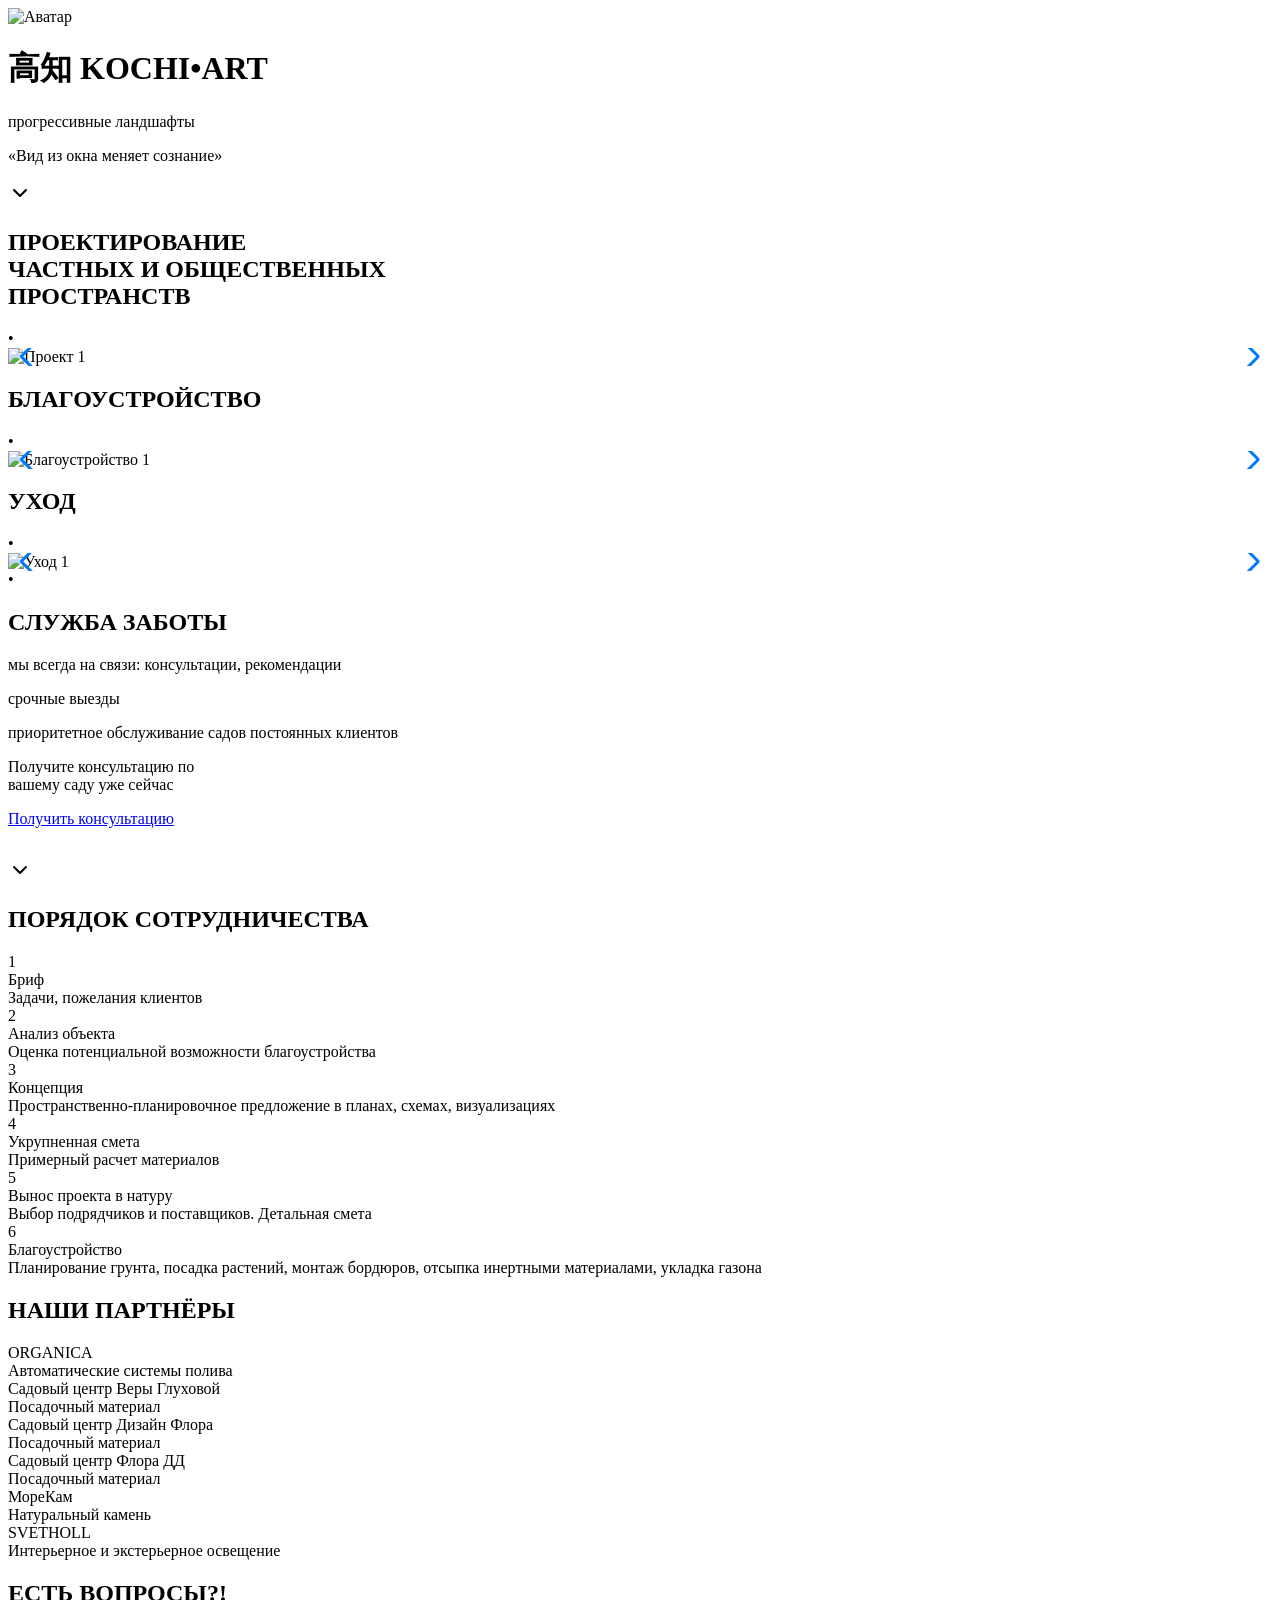
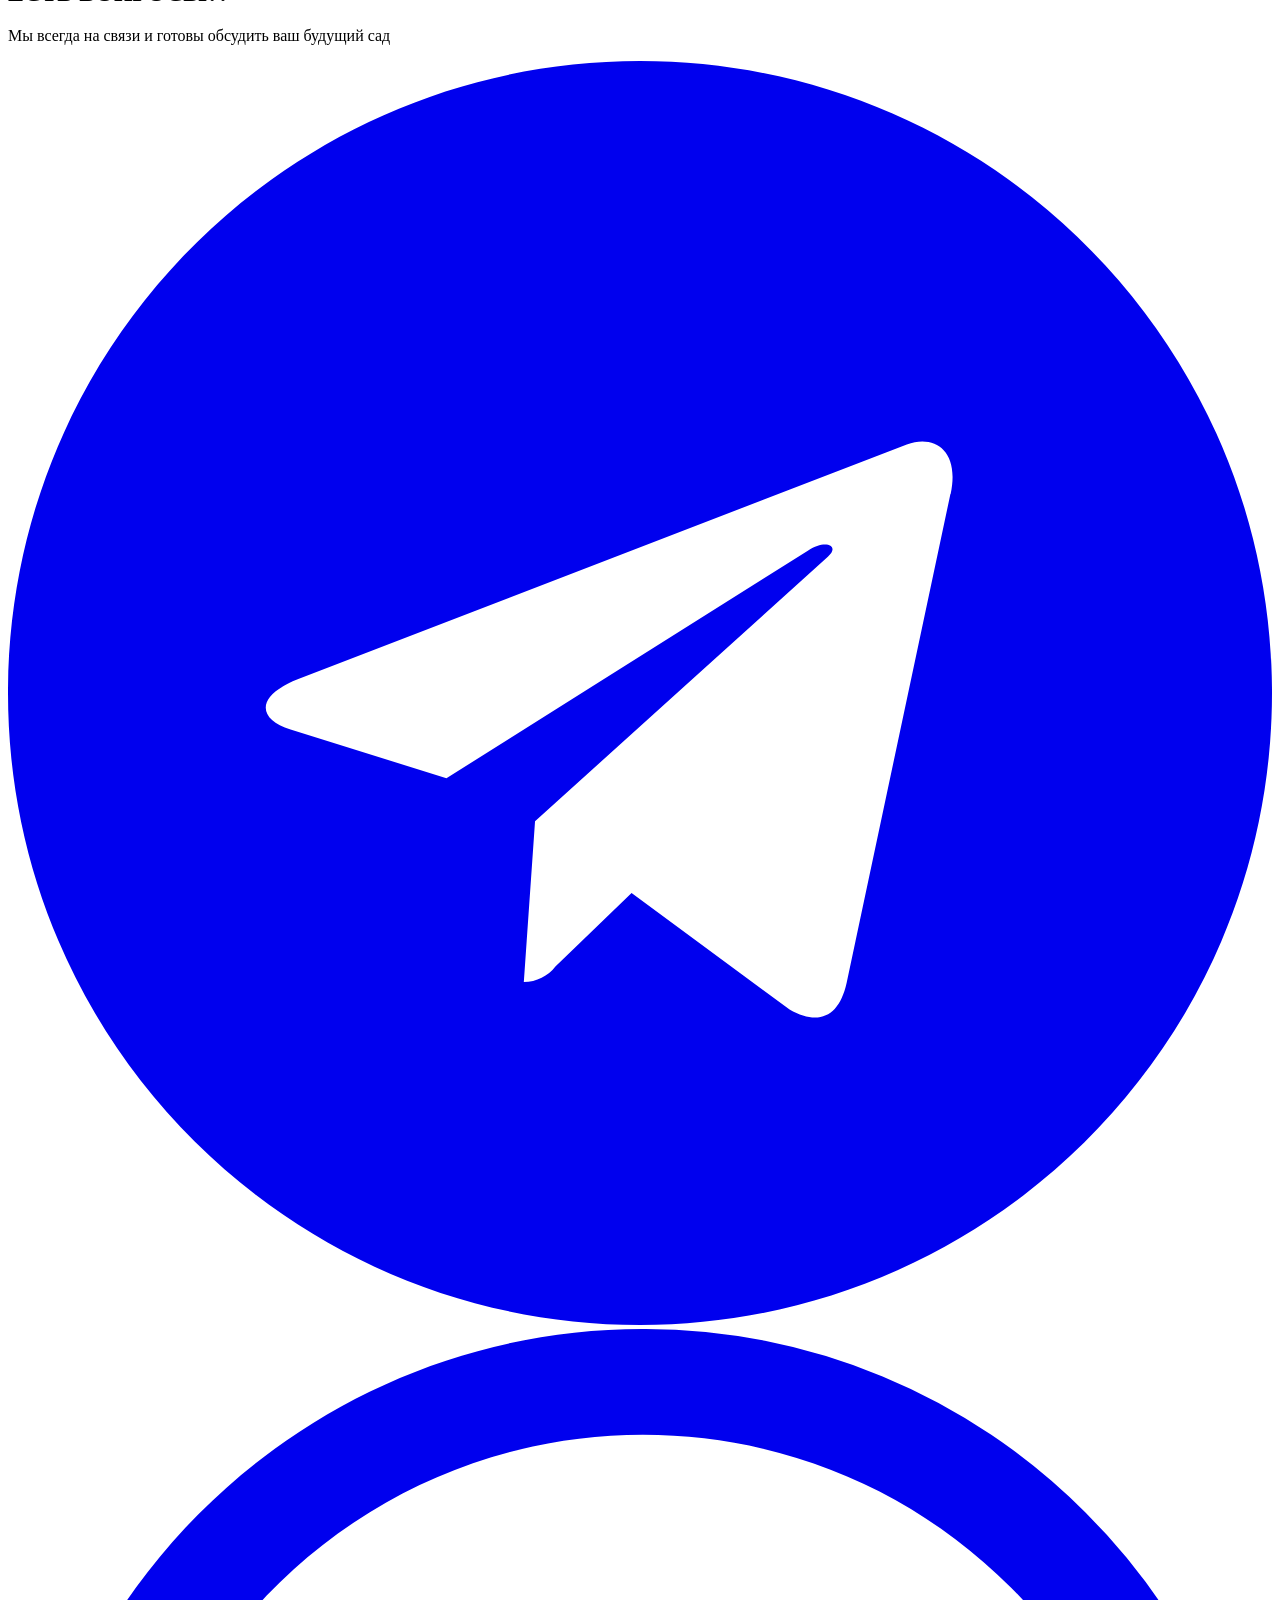
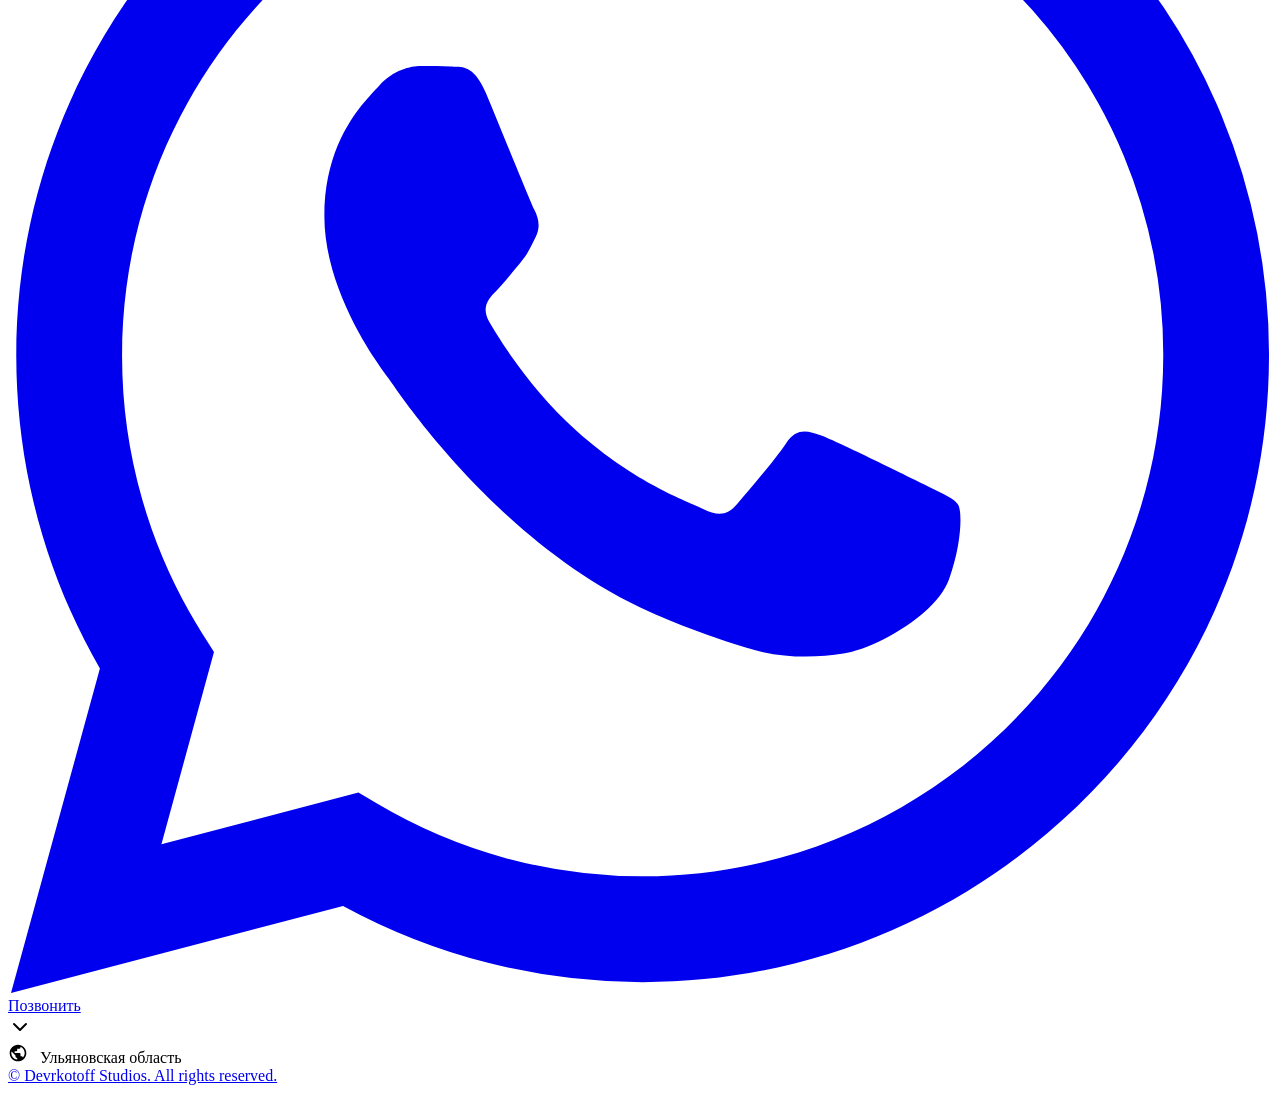
==== index.html @ 99fda087 "Create index.html" ====
<!DOCTYPE html>
<html lang="ru">
<head>
    <meta charset="UTF-8">
    <meta name="viewport" content="width=device-width, initial-scale=1.0">
    <title>KOCHI•ART | Ландшафт</title>
    <meta name="author" content="KOCHI ART">
    <meta name="copyright" content="KOCHI ART, 2026">
    <link rel="preconnect" href="https://fonts.googleapis.com">
    <link rel="preconnect" href="https://fonts.gstatic.com" crossorigin>
    <link href="https://fonts.googleapis.com/css2?family=Cormorant+Garamond:ital,wght@0,300;0,400;0,600;1,400&family=Manrope:wght@200;300;400;600&display=swap" rel="stylesheet">
    <link rel="stylesheet" href="https://cdn.jsdelivr.net/npm/swiper@11/swiper-bundle.min.css">
    <link rel="stylesheet" href="style.css">
</head>
<body>
    <header class="profile">
        <img src="images/avatar.jpg" alt="Аватар" class="avatar">
        <h1 class="main-title">高知 KOCHI•ART</h1>
        <p class="description">прогрессивные ландшафты</p>
        <p class="slogan">«Вид из окна меняет сознание»</p>
    </header>

    <div class="header-divider">
        <svg width="24" height="24" viewBox="0 0 24 24" fill="none" xmlns="http://www.w3.org/2000/svg">
            <path d="M6 9L12 15L18 9" stroke="currentColor" stroke-width="2" stroke-linecap="round" stroke-linejoin="round"/>
        </svg>
    </div>

    <main class="main-grid">
            
            <section class="service-section service-card" id="services">
                <div class="carousel-header">
                    <h2 class="block-title">ПРОЕКТИРОВАНИЕ<br>ЧАСТНЫХ И ОБЩЕСТВЕННЫХ<br>ПРОСТРАНСТВ</h2>
                    <div class="separator">•</div>
                </div>
                
                <div class="swiper-container">
                    <div class="swiper mySwiper">
                        <div class="swiper-wrapper">
                            <div class="swiper-slide"><img src="images/photo1.jpg" alt="Проект 1"></div>
                            <div class="swiper-slide"><img src="images/photo2.jpg" alt="Проект 2"></div>
                            <div class="swiper-slide"><img src="images/photo3.jpg" alt="Проект 3"></div>
                            <div class="swiper-slide"><img src="images/photo4.jpg" alt="Проект 4"></div>
                            <div class="swiper-slide"><img src="images/photo5.jpg" alt="Проект 5"></div>
                        </div>
                        <div class="swiper-button-next"></div>
                        <div class="swiper-button-prev"></div>
                    </div>
                    <div class="swiper-pagination-outer"></div>
                </div>
            </section>

            <section class="service-section service-card">
                <div class="carousel-header">
                    <h2 class="block-title">БЛАГОУСТРОЙСТВО</h2>
                    <div class="separator">•</div>
                </div>
                
                <div class="swiper-container">
                    <div class="swiper mySwiper2">
                        <div class="swiper-wrapper">
                            <div class="swiper-slide"><img src="images/photo6.jpg" alt="Благоустройство 1"></div>
                            <div class="swiper-slide"><img src="images/photo7.jpg" alt="Благоустройство 2"></div>
                            <div class="swiper-slide"><img src="images/photo8.jpg" alt="Благоустройство 3"></div>
                            <div class="swiper-slide"><img src="images/photo9.jpg" alt="Благоустройство 4"></div>
                        </div>
                        <div class="swiper-button-next"></div>
                        <div class="swiper-button-prev"></div>
                    </div>
                    <div class="swiper-pagination-outer"></div>
                </div>
            </section>

            <section class="service-section service-card">
                <div class="carousel-header">
                    <h2 class="block-title">УХОД</h2>
                    <div class="separator">•</div>
                </div>
                
                <div class="swiper-container">
                    <div class="swiper mySwiper3">
                        <div class="swiper-wrapper">
                            <div class="swiper-slide"><img src="images/photo10.jpg" alt="Уход 1"></div>
                            <div class="swiper-slide"><img src="images/photo11.jpg" alt="Уход 2"></div>
                            <div class="swiper-slide"><img src="images/photo1.jpg" alt="Уход 3"></div>
                            <div class="swiper-slide"><img src="images/photo2.jpg" alt="Уход 4"></div>
                        </div>
                        <div class="swiper-button-next"></div>
                        <div class="swiper-button-prev"></div>
                    </div>
                    <div class="swiper-pagination-outer"></div>
                </div>
            </section>

            <section class="service-section care-card">
                <div class="separator">•</div>
                <h2 class="care-title">СЛУЖБА ЗАБОТЫ</h2>
                
                <div class="care-features">
                    <p class="care-feature">мы всегда на связи: консультации, рекомендации</p>
                    <p class="care-feature">срочные выезды</p>
                    <p class="care-feature">приоритетное обслуживание садов постоянных клиентов</p>
                </div>

                <p class="care-cta-text">Получите консультацию по<br>вашему саду уже сейчас</p>

                <a href="https://t.me/k_irina_dd" class="care-cta-button">
                    Получить консультацию
                </a>
            </section>

    </main>

    <div class="header-divider" style="margin-top: 30px;">
        <svg width="24" height="24" viewBox="0 0 24 24" fill="none" xmlns="http://www.w3.org/2000/svg">
            <path d="M6 9L12 15L18 9" stroke="currentColor" stroke-width="2" stroke-linecap="round" stroke-linejoin="round"/>
        </svg>
    </div>

    <div class="section-wrapper">
        <h2 class="cooperation-title">ПОРЯДОК СОТРУДНИЧЕСТВА</h2>

    <div class="cooperation-list">
        <div class="cooperation-item">
            <div class="coop-number">1</div>
            <div class="coop-text">
                <div class="coop-name">Бриф</div>
                <div class="coop-desc">Задачи, пожелания клиентов</div>
            </div>
        </div>
        <div class="cooperation-item">
            <div class="coop-number">2</div>
            <div class="coop-text">
                <div class="coop-name">Анализ объекта</div>
                <div class="coop-desc">Оценка потенциальной возможности благоустройства</div>
            </div>
        </div>
        <div class="cooperation-item">
            <div class="coop-number">3</div>
            <div class="coop-text">
                <div class="coop-name">Концепция</div>
                <div class="coop-desc">Пространственно-планировочное предложение в планах, схемах, визуализациях</div>
            </div>
        </div>
        <div class="cooperation-item">
            <div class="coop-number">4</div>
            <div class="coop-text">
                <div class="coop-name">Укрупненная смета</div>
                <div class="coop-desc">Примерный расчет материалов</div>
            </div>
        </div>
        <div class="cooperation-item">
            <div class="coop-number">5</div>
            <div class="coop-text">
                <div class="coop-name">Вынос проекта в натуру</div>
                <div class="coop-desc">Выбор подрядчиков и поставщиков. Детальная смета</div>
            </div>
        </div>
        <div class="cooperation-item">
            <div class="coop-number">6</div>
            <div class="coop-text">
                <div class="coop-name">Благоустройство</div>
                <div class="coop-desc">Планирование грунта, посадка растений, монтаж бордюров, отсыпка инертными материалами, укладка газона</div>
            </div>
        </div>
    </div>

    <div class="partners-block section-wrapper">
        <h2 class="partners-title">НАШИ ПАРТНЁРЫ</h2>
        
        <div class="partners-grid">
            <div class="partner-item">
                <div class="partner-name">ORGANICA</div>
                <div class="partner-desc">Автоматические системы полива</div>
            </div>
            <div class="partner-item">
                <div class="partner-name">Садовый центр Веры Глуховой</div>
                <div class="partner-desc">Посадочный материал</div>
            </div>
            <div class="partner-item">
                <div class="partner-name">Садовый центр Дизайн Флора</div>
                <div class="partner-desc">Посадочный материал</div>
            </div>
            <div class="partner-item">
                <div class="partner-name">Садовый центр Флора ДД</div>
                <div class="partner-desc">Посадочный материал</div>
            </div>
            <div class="partner-item">
                <div class="partner-name">МореКам</div>
                <div class="partner-desc">Натуральный камень</div>
            </div>
            <div class="partner-item">
                <div class="partner-name">SVETHOLL</div>
                <div class="partner-desc">Интерьерное и экстерьерное освещение</div>
            </div>
        </div>
    </div>

        <div class="section-wrapper">
            <div class="contacts-block">
                <h2 class="questions-title">ЕСТЬ ВОПРОСЫ?!</h2>
                <p class="answer-text">Мы всегда на связи и готовы обсудить ваш будущий сад</p>

                <div class="messengers-row">
                    <a href="https://t.me/k_irina_dd" class="messenger-btn" title="Telegram">
                        <svg viewBox="0 0 24 24" fill="currentColor">
                            <path d="M12 0C5.373 0 0 5.373 0 12s5.373 12 12 12 12-5.373 12-12S18.627 0 12 0zm5.894 8.221l-1.97 9.28c-.145.658-.537.818-1.084.508l-3-2.21-1.446 1.394c-.14.18-.357.295-.6.295l.213-3.053 5.56-5.022c.242-.213-.054-.334-.373-.121l-6.869 4.326-2.96-.924c-.64-.203-.658-.64.135-.954l11.566-4.458c.538-.196 1.006.128.832.941z"/>
                        </svg>
                    </a>
                    <a href="https://wa.me/79176158055" class="messenger-btn" title="WhatsApp">
                        <svg viewBox="0 0 24 24" fill="currentColor">
                            <path d="M17.472 14.382c-.297-.149-1.758-.867-2.03-.967-.273-.099-.471-.148-.67.15-.197.297-.767.966-.94 1.164-.173.199-.347.223-.644.075-.297-.15-1.255-.463-2.39-1.475-.883-.788-1.48-1.761-1.653-2.059-.173-.297-.018-.458.13-.606.134-.133.298-.347.446-.52.149-.174.198-.298.298-.497.099-.198.05-.371-.025-.52-.075-.149-.669-1.612-.916-2.207-.242-.579-.487-.5-.669-.51-.173-.008-.371-.01-.57-.01-.198 0-.52.074-.792.372-.272.297-1.04 1.016-1.04 2.479 0 1.462 1.065 2.875 1.213 3.074.149.198 2.096 3.2 5.077 4.487.709.306 1.262.489 1.694.625.712.227 1.36.195 1.871.118.571-.085 1.758-.719 2.006-1.413.248-.694.248-1.289.173-1.413-.074-.124-.272-.198-.57-.347m-5.421 7.403h-.004a9.87 9.87 0 01-5.031-1.378l-.361-.214-3.741.982.998-3.648-.235-.374a9.86 9.86 0 01-1.51-5.26c.001-5.45 4.436-9.884 9.888-9.884 2.64 0 5.122 1.03 6.988 2.898a9.825 9.825 0 012.893 6.994c-.003 5.45-4.437 9.884-9.885 9.884m8.413-18.297A11.815 11.815 0 0012.05 0C5.495 0 .16 5.335.157 11.892c0 2.096.547 4.142 1.588 5.945L.057 24l6.305-1.654a11.882 11.882 0 005.683 1.448h.005c6.554 0 11.89-5.335 11.893-11.893a11.821 11.821 0 00-3.48-8.413z"/>
                        </svg>
                    </a>
                </div>

                <a href="tel:+79176158055" class="care-cta-button call-button">
                    Позвонить
                </a>
            </div>
        </div>

        <div class="header-divider">
            <svg width="24" height="24" viewBox="0 0 24 24" fill="none" xmlns="http://www.w3.org/2000/svg">
                <path d="M6 9L12 15L18 9" stroke="currentColor" stroke-width="2" stroke-linecap="round" stroke-linejoin="round"/>
            </svg>
        </div>

        <div class="footer-location">
            <svg width="20" height="20" viewBox="0 0 24 24" fill="currentColor" xmlns="http://www.w3.org/2000/svg" style="margin-right: 8px;">
                <path d="M12 2C6.48 2 2 6.48 2 12C2 17.52 6.48 22 12 22C17.52 22 22 17.52 22 12C22 6.48 17.52 2 12 2ZM11 19.93C7.05 19.44 4 16.08 4 12C4 11.38 4.08 10.79 4.21 10.21L9 15V16C9 17.1 9.9 18 11 18V19.93ZM17.9 17.39C17.64 16.58 16.9 16 16 16H15V13C15 12.45 14.55 12 14 12H8V10H10C10.55 10 11 9.55 11 9V7H13C14.1 7 15 6.1 15 5V4.59C17.93 5.78 20 8.65 20 12C20 14.08 19.2 15.97 17.9 17.39Z"/>
            </svg>
            <span>Ульяновская область</span>
        </div>

        <a href="https://devrkotoff.ru" target="_blank" class="designer-credit">© <span class="year"></span> Devrkotoff Studios. All rights reserved.</a>
    <script src="https://cdn.jsdelivr.net/npm/swiper@11/swiper-bundle.min.js"></script>
    <script type="module">
        import { initializeApp } from "https://www.gstatic.com/firebasejs/10.8.1/firebase-app.js";
        import { getFirestore, doc, getDoc } from "https://www.gstatic.com/firebasejs/10.8.1/firebase-firestore.js";

        // --- ВСТАВЬ СВОЙ FIREBASE CONFIG СЮДА ---
        const firebaseConfig = {
            apiKey: "AIzaSyBBUJaS5O2-w-IiRx6ViQhjwE4ZxyHqDXY",
            authDomain: "kochi-art-web.firebaseapp.com",
            projectId: "kochi-art-web",
            storageBucket: "kochi-art-web.firebasestorage.app",
            messagingSenderId: "136666014395",
            appId: "1:136666014395:web:f30ea60b93405df8563f9e",
            measurementId: "G-C6QZ6PLXWJ"
        };
        // ----------------------------------------

        function loadSliderImages(swiperClass, imagesArray) {
            const wrapper = document.querySelector(`${swiperClass} .swiper-wrapper`);
            if (!wrapper) return;
            
            wrapper.innerHTML = ''; // Очищаем текущие хардкодные слайды
            
            imagesArray.forEach(imgSrc => {
                const slide = document.createElement('div');
                slide.className = 'swiper-slide';
                slide.innerHTML = `<img src="${imgSrc}" alt="Проект">`;
                wrapper.appendChild(slide);
            });
        }

        function initSwipers() {
            const sliders = ['.mySwiper', '.mySwiper2', '.mySwiper3'];
            sliders.forEach(selector => {
                new Swiper(selector, {
                    centeredSlides: true,
                    loop: true,
                    loopedSlides: 4,
                    slideToClickedSlide: true,
                    grabCursor: true,
                    observer: true,
                    observeParents: true,
                    watchSlidesProgress: true,
                    roundLengths: true,
                    navigation: {
                        nextEl: `${selector} .swiper-button-next`,
                        prevEl: `${selector} .swiper-button-prev`,
                    },
                    pagination: {
                        el: `${selector} + .swiper-pagination-outer`,
                        type: 'bullets',
                        clickable: true,
                    },
                    breakpoints: {
                        320: { slidesPerView: 'auto', spaceBetween: 5 },
                        768: { slidesPerView: 'auto', spaceBetween: 10 }
                    }
                });
            });
        }

        // Главная функция: забирает данные и рисует сайт
        async function renderSiteContent() {
            const app = initializeApp(firebaseConfig);
            const db = getFirestore(app);

            try {
                // Подтягиваем новые тексты из админки
                const mainSnap = await getDoc(doc(db, "content", "main"));
                if (mainSnap.exists()) {
                    const md = mainSnap.data();
                    if (md.heroTitle) document.querySelector('.main-title').innerHTML = md.heroTitle.replace(/\n/g, '<br>');
                    if (md.heroDesc) document.querySelector('.description').textContent = md.heroDesc;
                    if (md.heroSlogan) document.querySelector('.slogan').textContent = md.heroSlogan;
                    
                    const titles = document.querySelectorAll('.block-title');
                    if (md.titleS1 && titles[0]) titles[0].innerHTML = md.titleS1.replace(/\n/g, '<br>');
                    if (md.titleS2 && titles[1]) titles[1].innerHTML = md.titleS2.replace(/\n/g, '<br>');
                    if (md.titleS3 && titles[2]) titles[2].innerHTML = md.titleS3.replace(/\n/g, '<br>');
                }

                // Подтягиваем картинки
                const docSnap = await getDoc(doc(db, "content", "sliders"));
                const data = docSnap.exists() ? docSnap.data() : {};
                
                // Если в базе есть массив картинок - берем его. Если нет - берем локальные.
                const carousel1 = data.carousel1 || ["images/photo1.jpg", "images/photo2.jpg", "images/photo3.jpg", "images/photo4.jpg", "images/photo5.jpg"];
                const carousel2 = data.carousel2 || ["images/photo6.jpg", "images/photo7.jpg", "images/photo8.jpg", "images/photo9.jpg"];
                const carousel3 = data.carousel3 || ["images/photo10.jpg", "images/photo11.jpg", "images/photo1.jpg", "images/photo2.jpg"];

                loadSliderImages('.mySwiper', carousel1);
                loadSliderImages('.mySwiper2', carousel2);
                loadSliderImages('.mySwiper3', carousel3);
            } catch (error) {
                console.error("Не удалось загрузить данные из базы, показываю оффлайн версию.", error);
            } finally {
                initSwipers(); // Обязательно инициализируем свайпер после загрузки
            }
        }
        
        renderSiteContent();

        document.addEventListener('DOMContentLoaded', function() {
            const year = new Date().getFullYear();
            document.querySelectorAll('.year').forEach(el => {
                el.textContent = year;
            });
        });

        document.addEventListener('contextmenu', event => event.preventDefault());

        document.addEventListener('dragstart', event => event.preventDefault());

        document.addEventListener('keydown', function(e) {
            if (
                e.keyCode == 123 ||
                (e.ctrlKey && e.shiftKey && (e.keyCode == 73 || e.keyCode == 74)) ||
                (e.ctrlKey && e.keyCode == 85)
            ) {
                e.preventDefault();
            }
        });
    </script>
</body>
</html>
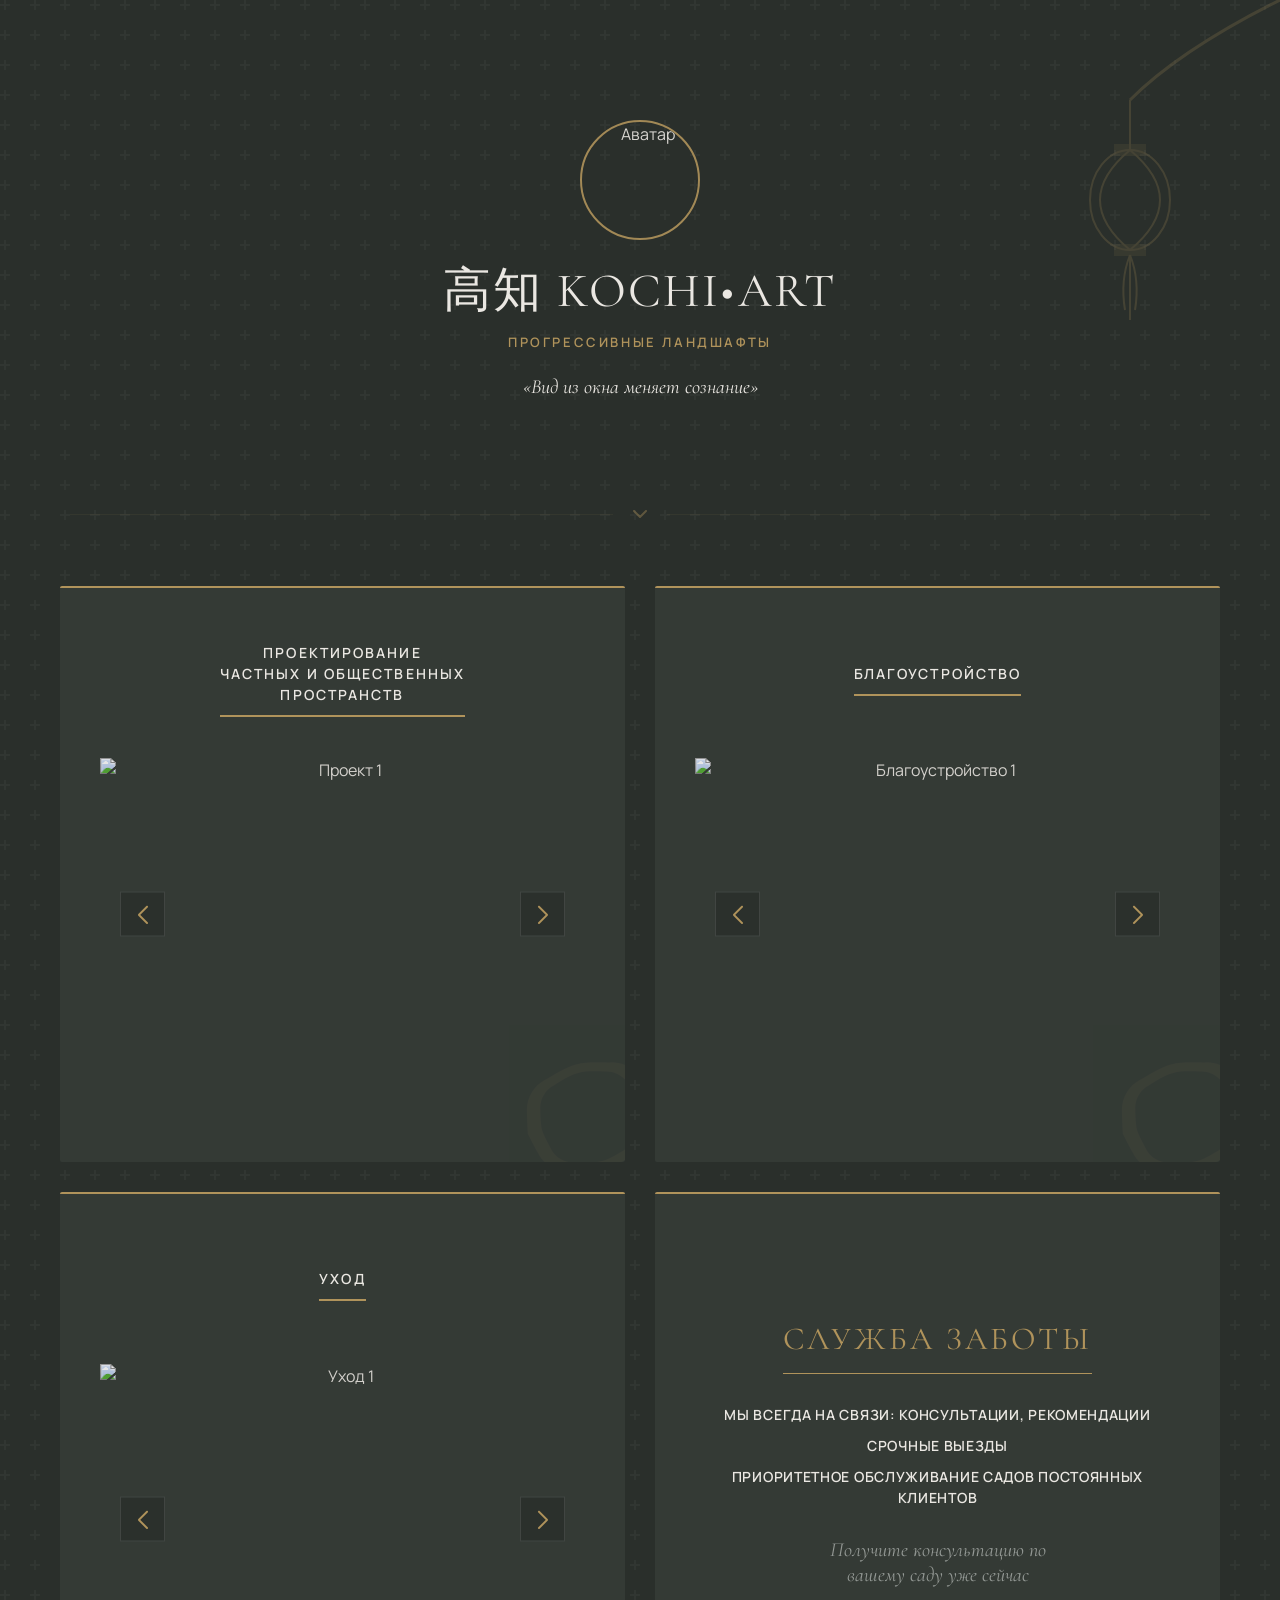
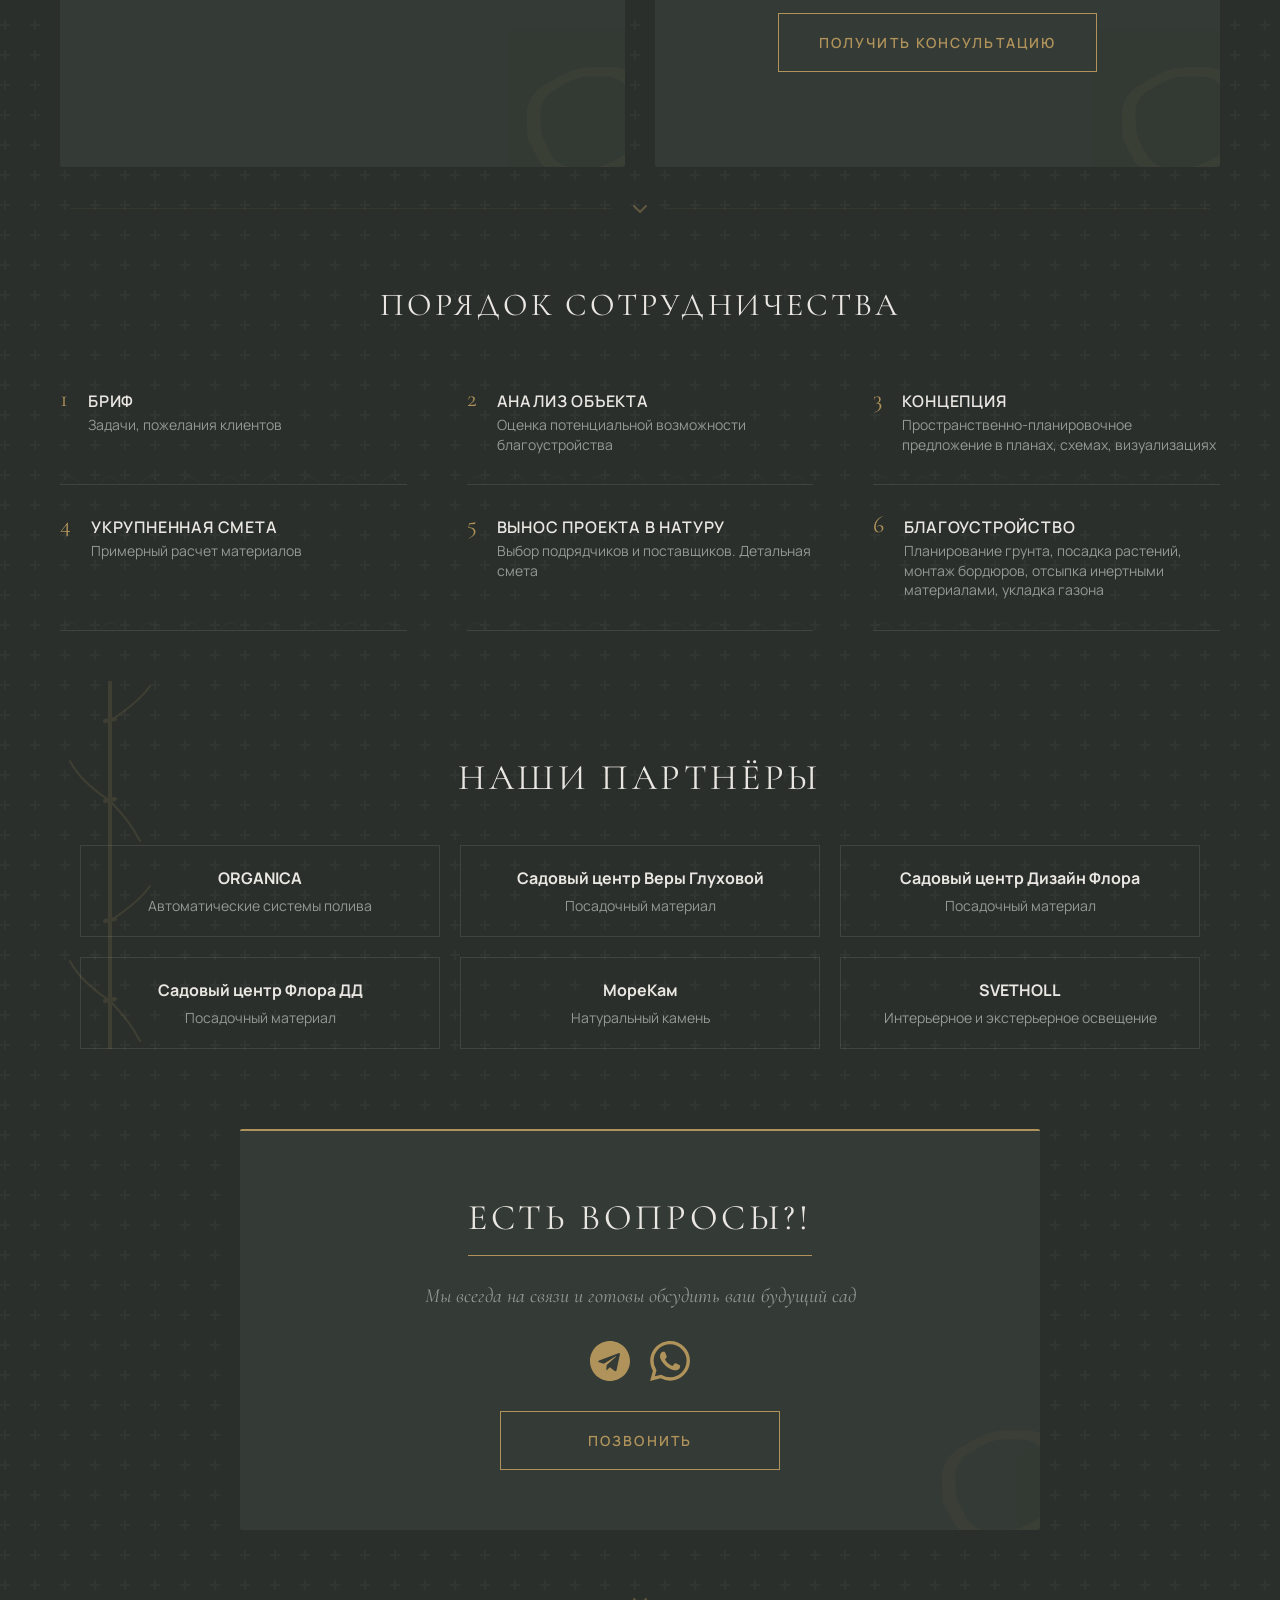
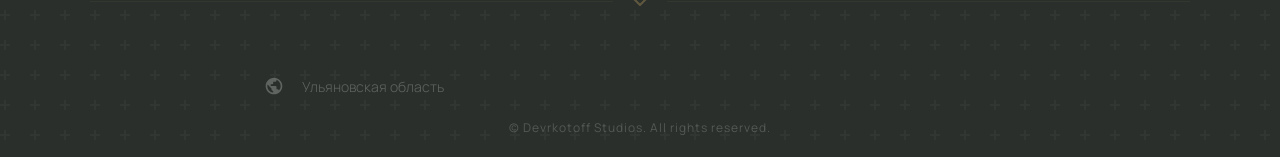
==== commit 662553bc: "Refactor content loading functions in index.html" ====
--- a/index.html
+++ b/index.html
@@ -305,14 +305,47 @@
                 const mainSnap = await getDoc(doc(db, "content", "main"));
                 if (mainSnap.exists()) {
                     const md = mainSnap.data();
-                    if (md.heroTitle) document.querySelector('.main-title').innerHTML = md.heroTitle.replace(/\n/g, '<br>');
-                    if (md.heroDesc) document.querySelector('.description').textContent = md.heroDesc;
-                    if (md.heroSlogan) document.querySelector('.slogan').textContent = md.heroSlogan;
                     
+                    // Функции-помощники для безопасной подстановки данных
+                    const setHTML = (sel, id) => { const el = document.querySelector(sel); if(el && md[id]) el.innerHTML = md[id].replace(/\n/g, '<br>'); };
+                    const setText = (sel, id) => { const el = document.querySelector(sel); if(el && md[id]) el.textContent = md[id]; };
+                    const setHref = (sel, id) => { const el = document.querySelector(sel); if(el && md[id]) el.href = md[id]; };
+                    const setAll = (sel, ids) => { const els = document.querySelectorAll(sel); els.forEach((el, i) => { if(md[ids[i]]) el.textContent = md[ids[i]]; }); };
+
+                    // Главный экран и Слайдеры
+                    setHTML('.main-title', 'hero-title');
+                    setText('.description', 'hero-desc');
+                    setText('.slogan', 'hero-slogan');
+
                     const titles = document.querySelectorAll('.block-title');
-                    if (md.titleS1 && titles[0]) titles[0].innerHTML = md.titleS1.replace(/\n/g, '<br>');
-                    if (md.titleS2 && titles[1]) titles[1].innerHTML = md.titleS2.replace(/\n/g, '<br>');
-                    if (md.titleS3 && titles[2]) titles[2].innerHTML = md.titleS3.replace(/\n/g, '<br>');
+                    if (md['title-s1'] && titles[0]) titles[0].innerHTML = md['title-s1'].replace(/\n/g, '<br>');
+                    if (md['title-s2'] && titles[1]) titles[1].innerHTML = md['title-s2'].replace(/\n/g, '<br>');
+                    if (md['title-s3'] && titles[2]) titles[2].innerHTML = md['title-s3'].replace(/\n/g, '<br>');
+
+                    // Служба заботы
+                    setText('.care-title', 'care-title');
+                    setAll('.care-feature', ['care-f1', 'care-f2', 'care-f3']);
+                    setHTML('.care-cta-text', 'care-cta');
+                    setHref('.care-cta-button', 'care-link');
+
+                    // Сотрудничество
+                    setText('.cooperation-title', 'coop-title');
+                    setAll('.coop-name', ['coop1-n', 'coop2-n', 'coop3-n', 'coop4-n', 'coop5-n', 'coop6-n']);
+                    setAll('.coop-desc', ['coop1-d', 'coop2-d', 'coop3-d', 'coop4-d', 'coop5-d', 'coop6-d']);
+
+                    // Партнеры
+                    setText('.partners-title', 'part-title');
+                    setAll('.partner-name', ['p1-n', 'p2-n', 'p3-n', 'p4-n', 'p5-n', 'p6-n']);
+                    setAll('.partner-desc', ['p1-d', 'p2-d', 'p3-d', 'p4-d', 'p5-d', 'p6-d']);
+
+                    // Контакты
+                    setText('.questions-title', 'contact-title');
+                    setText('.answer-text', 'contact-desc');
+                    const messengers = document.querySelectorAll('.messenger-btn');
+                    if(md['tg-link'] && messengers[0]) messengers[0].href = md['tg-link'];
+                    if(md['wa-link'] && messengers[1]) messengers[1].href = md['wa-link'];
+                    setHref('.call-button', 'phone-link');
+                    setText('.footer-location span', 'location-text');
                 }
 
                 // Подтягиваем картинки
--- a/style.css
+++ b/style.css
@@ -0,0 +1,855 @@
+:root {
+    --bg-color: #2A2F2B;
+    --card-bg: #343A35;
+    --text-main: #EAE7E2;
+    --text-muted: #949995;
+    --gold: #B0935B;
+    --border-color: rgba(255,255,255,0.1);
+}
+
+body {
+    background-color: var(--bg-color);
+    background-image: 
+        url("data:image/svg+xml,%3Csvg width='300' height='400' viewBox='0 0 300 400' xmlns='http://www.w3.org/2000/svg'%3E%3Cg stroke='%23B0935B' fill='none' stroke-width='2' opacity='0.2'%3E%3Cpath d='M300,0 Q200,50 150,100' stroke-width='3' /%3E%3Cline x1='150' y1='100' x2='150' y2='150' /%3E%3Cellipse cx='150' cy='200' rx='40' ry='50' /%3E%3Cpath d='M150,150 Q120,175 120,200 T150,250' /%3E%3Cpath d='M150,150 Q180,175 180,200 T150,250' /%3E%3Crect x='135' y='145' width='30' height='10' fill='%23B0935B' opacity='0.5' /%3E%3Crect x='135' y='245' width='30' height='10' fill='%23B0935B' opacity='0.5' /%3E%3Cline x1='150' y1='255' x2='150' y2='320' /%3E%3Cpath d='M150,255 Q140,280 145,310' /%3E%3Cpath d='M150,255 Q160,280 155,310' /%3E%3C/g%3E%3C/svg%3E"),
+        url("data:image/svg+xml,%3Csvg width='60' height='60' viewBox='0 0 60 60' xmlns='http://www.w3.org/2000/svg'%3E%3Cg fill='none' fill-rule='evenodd'%3E%3Cg fill='%23ffffff' fill-opacity='0.03'%3E%3Cpath d='M36 34v-4h-2v4h-4v2h4v4h2v-4h4v-2h-4zm0-30V0h-2v4h-4v2h4v4h2V6h4V4h-4zM6 34v-4H4v4H0v2h4v4h2v-4h4v-2H6zM6 4V0H4v4H0v2h4v4h2V6h4V4H6z'/%3E%3C/g%3E%3C/g%3E%3C/svg%3E");
+    background-position: top right, top left;
+    background-repeat: no-repeat, repeat;
+    color: var(--text-main); 
+    font-family: 'Manrope', sans-serif;
+    margin: 0;
+    overflow-x: hidden;
+    line-height: 1.5;
+    -webkit-user-select: none;
+    -moz-user-select: none;
+    -ms-user-select: none;
+    user-select: none;
+}
+
+img {
+    pointer-events: none;
+}
+
+*, *::before, *::after {
+    box-sizing: border-box;
+}
+
+.profile { 
+    text-align: center;
+    padding: 120px 20px 40px;
+    position: relative;
+    max-width: 800px;
+    margin: 0 auto;
+}
+
+.avatar { 
+    width: 120px; 
+    height: 120px; 
+    border-radius: 50%; 
+    border: 2px solid var(--gold);
+    margin: 0 auto 25px; 
+    object-fit: cover; 
+    display: block; 
+    opacity: 0.9;
+}
+
+.main-title { 
+    font-family: 'Cormorant Garamond', serif;
+    font-weight: 400;
+    color: var(--text-main);
+    font-size: 48px;
+    line-height: 1.1;
+    margin: 0 0 15px;
+    letter-spacing: 0.05em; 
+    text-transform: uppercase;
+}
+
+.description { 
+    font-family: 'Manrope', sans-serif;
+    font-weight: 600;
+    color: var(--gold);
+    font-size: 13px;
+    letter-spacing: 0.2em;
+    text-transform: uppercase;
+    margin: 0 0 20px;
+    opacity: 1;
+}
+
+.slogan { 
+    font-family: 'Cormorant Garamond', serif;
+    font-style: italic;
+    font-weight: 400;
+    color: var(--text-main);
+    font-size: 20px;
+    margin: 0;
+    opacity: 1;
+}
+
+.header-divider {
+    display: flex;
+    align-items: center;
+    justify-content: center;
+    margin: 60px auto;
+    width: 100%;
+    max-width: 1200px;
+    padding: 0 15px;
+    box-sizing: border-box;
+    color: var(--gold); 
+    opacity: 0.4;
+}
+
+.header-divider::before,
+.header-divider::after {
+    content: '';
+    display: block;
+    flex: 1;
+    height: 1px;
+    background: var(--gold);
+    margin: 0 15px;
+    opacity: 0.2;
+}
+
+.care-divider-line {
+    width: auto;
+    margin: 20px 20px;
+}
+
+.section-wrapper {
+    width: 100%;
+    max-width: 1200px;
+    margin: 0 auto;
+    padding: 0 20px;
+}
+
+.main-grid {
+    width: 100%;
+    max-width: 1200px;
+    margin: 0 auto;
+    padding: 0 20px;
+    display: grid;
+    grid-template-columns: 1fr;
+    gap: 40px;
+}
+
+.service-card {
+    background: var(--card-bg);
+    border-radius: 2px;
+    padding: 40px;
+    text-align: center; 
+    box-shadow: none;
+    border: none;
+    border-top: 2px solid var(--gold);
+    min-width: 0;
+    position: relative;
+    overflow: hidden;
+}
+
+.service-card::after,
+.care-card::after {
+    content: '';
+    position: absolute;
+    bottom: -30px;
+    right: -40px;
+    width: 150px;
+    height: 150px;
+    background-image: url("data:image/svg+xml,%3Csvg xmlns='http://www.w3.org/2000/svg' viewBox='0 0 24 24'%3E%3Cpath fill='%23B0935B' d='M21.52,8.54c-0.44-2.06-2.08-3.7-4.14-4.14C15.6,3.94,13.88,3.3,12,3.3c-1.88,0-3.6,0.64-5.38,1.1 C4.56,4.84,2.92,6.48,2.48,8.54C2.02,10.32,1.7,12,1.7,12s0.32,1.68,0.78,3.46c0.44,2.06,2.08,3.7,4.14,4.14 C8.4,20.06,10.12,20.7,12,20.7c1.88,0,3.6-0.64,5.38-1.1c2.06-0.44,3.7-2.08,4.14-4.14C21.98,13.68,22.3,12,22.3,12 S21.98,10.32,21.52,8.54z M12,19.3c-1.49,0-2.88-0.51-4.22-0.89c-1.55-0.33-2.8-1.58-3.13-3.13C4.26,13.72,4.05,12.5,4.05,12 c0-0.5,0.2-1.72,0.6-3.28c0.33-1.55,1.58-2.8,3.13-3.13C9.12,5.21,10.51,4.7,12,4.7c1.49,0,2.88,0.51,4.22,0.89 c1.55,0.33,2.8,1.58,3.13,3.13c0.39,1.56,0.6,2.78,0.6,3.28c0,0.5-0.2,1.72-0.6,3.28c-0.33,1.55-1.58,2.8-3.13,3.13 C14.88,18.79,13.49,19.3,12,19.3z'/%3E%3C/svg%3E");
+    background-repeat: no-repeat;
+    opacity: 0.05;
+    transform: rotate(-15deg);
+}
+
+.service-card:hover {
+    transform: none;
+    background: #3A403B;
+}
+
+.carousel-header {
+    margin-bottom: 40px;
+    padding: 0 30px;
+    min-height: 90px; 
+    display: flex;
+    align-items: center;
+    justify-content: center;
+}
+
+.block-title { 
+    font-family: 'Manrope', sans-serif;
+    font-weight: 600;
+    color: var(--text-main);
+    font-size: 14px;
+    letter-spacing: 0.15em;
+    text-transform: uppercase;
+    margin-bottom: 0;
+    border-bottom: 2px solid var(--gold);
+    display: inline-block;
+    padding-bottom: 10px;
+}
+
+.separator { 
+    display: none;
+}
+
+.swiper-container {
+    width: 100%;
+    max-width: 100%;
+    margin: 0 auto;
+    position: relative;
+}
+
+.swiper {
+    width: 100%;
+    padding: 0 !important;
+    overflow: hidden !important;
+}
+
+.swiper-wrapper {
+    display: flex;
+}
+
+.swiper-slide {
+    width: 100%;
+    height: auto;
+    aspect-ratio: 3 / 2;
+    border-radius: 0;
+    overflow: hidden;
+    flex-shrink: 0;
+    display: flex;
+    justify-content: center;
+    align-items: center;
+    background: transparent;
+}
+
+.swiper-slide-active {
+}
+
+.swiper-slide img {
+    width: 100%;
+    height: 100%;
+    object-fit: cover;
+    border-radius: 0;
+    filter: none;
+    transition: all 0.5s cubic-bezier(0.25, 1, 0.5, 1);
+    transform: none;
+    opacity: 1; 
+    filter: brightness(0.9);
+}
+
+.swiper-slide-active img {
+    transform: none;
+    filter: brightness(1);
+    box-shadow: none;
+}
+
+.swiper-button-next,
+.swiper-button-prev {
+    width: 45px !important;
+    height: 45px !important;
+    background: rgba(42, 47, 43, 0.8) !important;
+    border: 1px solid var(--border-color) !important;
+    border-radius: 0 !important;
+    color: var(--gold) !important;
+    top: 55% !important;
+    transform: translateY(-50%) !important;
+    z-index: 20;
+    transition: all 0.3s ease;
+}
+
+.swiper-button-next::after,
+.swiper-button-prev::after {
+    font-size: 18px !important;
+    font-weight: bold !important;
+}
+
+.swiper-button-next {
+    right: 20px !important;
+}
+
+.swiper-button-prev {
+    left: 20px !important;
+}
+
+.swiper-button-next:hover,
+.swiper-button-prev:hover {
+    background: var(--gold) !important;
+    color: var(--bg-color) !important;
+    border-color: var(--gold) !important;
+}
+
+.swiper-pagination-outer {
+    margin-top: 20px;
+    margin-bottom: 20px;
+    display: flex;
+    justify-content: center;
+    align-items: center;
+}
+
+.swiper-pagination-bullet {
+    width: 10px;
+    height: 10px;
+    background: var(--text-muted) !important;
+    opacity: 0.2 !important;
+    margin: 0 5px !important;
+}
+
+.swiper-pagination-bullet-active {
+    background: var(--gold) !important;
+    opacity: 1 !important;
+}
+
+.workflow-list {
+    padding: 0 25px;
+    text-align: center;
+}
+
+.workflow-list p {
+    font-size: 14px;
+    color: var(--text-muted);
+    margin: 8px 0;
+    line-height: 1.4;
+}
+
+.dark-card, .button-row, .tap-button-outline { 
+    margin: 12px 15px; 
+}
+
+.dark-card { 
+    background: var(--card-bg); 
+    border-radius: 2px; 
+    padding: 25px; 
+    text-align: center; 
+    box-shadow: none;
+    border: 1px solid var(--border-color);
+}
+
+.script-text { 
+    font-family: 'Cormorant Garamond', serif; 
+    color: var(--text-main); 
+    font-size: 22px; 
+}
+
+.button-row { 
+    display: flex; 
+    gap: 10px; 
+}
+
+.tap-button { 
+    flex: 1; 
+    background: var(--gold); 
+    color: var(--bg-color); 
+    text-align: center; 
+    padding: 16px; 
+    border-radius: 2px; 
+    font-weight: 700; 
+    text-decoration: none; 
+}
+
+.tap-button-outline { 
+    display: block; 
+    border: 2px solid var(--gold); 
+    color: var(--gold); 
+    text-align: center; 
+    padding: 16px; 
+    border-radius: 2px; 
+    font-weight: 700; 
+    text-decoration: none; 
+}
+
+.footer-location { 
+    text-align: center; 
+    font-size: 13px; 
+    opacity: 0.5; 
+    margin-top: 20px; 
+    padding-bottom: 40px; 
+}
+
+.care-card {
+    padding: 40px;
+    text-align: center; 
+    background: var(--card-bg);
+    border-radius: 2px;
+    border: none;
+    border-top: 2px solid var(--gold);
+    box-shadow: none;
+    min-width: 0;
+    position: relative;
+    overflow: hidden;
+    display: flex;
+    flex-direction: column;
+    justify-content: center;
+    align-items: center;
+}
+
+.care-title {
+    color: var(--gold);
+    font-family: 'Cormorant Garamond', serif;
+    font-size: 32px;
+    font-weight: 400;
+    letter-spacing: 0.1em;
+    text-transform: uppercase;
+    margin-bottom: 30px;
+    display: inline-block;
+    border-bottom: 1px solid var(--gold);
+    padding-bottom: 10px;
+}
+
+.care-features {
+    margin-bottom: 30px;
+    display: flex;
+    flex-direction: column;
+    gap: 10px;
+}
+
+.care-feature {
+    font-family: 'Manrope', sans-serif;
+    color: var(--text-main);
+    font-size: 14px;
+    text-transform: uppercase;
+    letter-spacing: 0.05em;
+    margin: 0;
+    font-weight: 600;
+}
+
+.care-cta-text {
+    font-family: 'Cormorant Garamond', serif;
+    font-style: italic;
+    font-weight: 400;
+    color: var(--text-muted);
+    font-size: 20px;
+    line-height: 25px;
+    margin: 0 0 25px;
+}
+
+.care-cta-button {
+    display: inline-block;
+    width: auto;
+    min-width: 280px;
+    height: auto;
+    background: transparent;
+    border: 1px solid var(--gold);
+    color: var(--gold);
+    border-radius: 0;
+    text-decoration: none;
+    font-weight: 600;
+    letter-spacing: 0.15em;
+    text-transform: uppercase;
+    font-size: 14px;
+    padding: 18px 40px;
+    margin: 0 auto;
+    transition: all 0.3s ease;
+}
+
+.care-cta-button:hover {
+    background: var(--gold);
+    color: var(--bg-color);
+}
+
+.cooperation-title {
+    font-family: "Cormorant Garamond", serif;
+    font-weight: 400;
+    color: var(--text-main); 
+    font-size: 32px;
+    letter-spacing: 0.1em;
+    text-align: center;
+    margin: 20px 0 30px;
+}
+
+.cooperation-list {
+    display: grid;
+    grid-template-columns: 1fr;
+    gap: 0;
+    margin-bottom: 50px;
+    border-top: 1px solid var(--border-color);
+}
+
+.cooperation-item {
+    display: flex;
+    align-items: flex-start;
+    background: transparent;
+    padding: 30px 0;
+    border: none;
+    margin-bottom: 0;
+    border-bottom: 1px solid var(--border-color);
+    transition: padding-left 0.3s ease;
+    position: relative;
+    background-image: url("data:image/svg+xml,%3Csvg width='40' height='20' viewBox='0 0 40 20' xmlns='http://www.w3.org/2000/svg'%3E%3Cpath d='M0,20 Q10,5 20,20 T40,20' stroke='%23B0935B' fill='none' opacity='0.05' /%3E%3C/svg%3E");
+    background-position: bottom left;
+    background-repeat: repeat-x;
+}
+
+.cooperation-item:hover {
+    background: transparent;
+    padding-left: 10px;
+}
+
+.coop-number {
+    position: static;
+    transform: none;
+    width: auto;
+    height: auto;
+    background: transparent;
+    color: var(--gold);
+    border-radius: 0;
+    font-family: 'Cormorant Garamond', serif;
+    font-size: 24px;
+    font-weight: 400;
+    box-shadow: none;
+    margin-right: 20px;
+    line-height: 1;
+    margin-top: -2px;
+}
+
+.coop-text {
+    padding-left: 0;
+}
+
+.coop-name {
+    font-family: "Manrope", sans-serif;
+    font-weight: 600;
+    text-transform: uppercase;
+    letter-spacing: 0.05em;
+    color: var(--text-main);
+    font-size: 16px;
+    margin-bottom: 2px;
+}
+
+.coop-desc {
+    font-family: 'Manrope', sans-serif;
+    color: var(--text-muted);
+    font-size: 14px;
+    line-height: 1.4;
+}
+
+.partners-block {
+    margin-bottom: 80px;
+    text-align: center;
+    padding-top: 40px;
+    position: relative;
+}
+
+.partners-block::before {
+    content: '';
+    position: absolute;
+    top: 0;
+    left: 0;
+    width: 100px;
+    height: 100%;
+    background-image: url("data:image/svg+xml,%3Csvg width='100' height='200' viewBox='0 0 100 200' xmlns='http://www.w3.org/2000/svg'%3E%3Cg stroke='%23B0935B' stroke-width='4' opacity='0.15' stroke-linecap='round'%3E%3Cline x1='50' y1='0' x2='50' y2='200' /%3E%3Cline x1='45' y1='40' x2='55' y2='38' /%3E%3Cline x1='45' y1='120' x2='55' y2='118' /%3E%3Cpath d='M50,40 Q80,20 90,5' fill='none' stroke-width='2' /%3E%3Cpath d='M50,120 Q20,100 10,80' fill='none' stroke-width='2' /%3E%3Cpath d='M50,120 Q70,140 80,160' fill='none' stroke-width='2' /%3E%3C/g%3E%3C/svg%3E");
+    background-repeat: repeat-y;
+    pointer-events: none;
+}
+
+.partners-title {
+    font-family: "Cormorant Garamond", serif;
+    font-weight: 400;
+    color: var(--text-main);
+    font-size: 36px;
+    letter-spacing: 0.1em;
+    margin-bottom: 40px;
+}
+
+.partners-grid {
+    display: grid;
+    grid-template-columns: repeat(2, 1fr);
+    text-align: center;
+    gap: 20px;
+    padding: 0;
+}
+
+.partner-item {
+    background: transparent;
+    padding: 20px;
+    border: 1px solid var(--border-color);
+    transition: border-color 0.3s;
+}
+
+.partner-item:hover {
+    border-color: var(--gold);
+}
+
+.partner-name {
+    font-family: "Manrope", sans-serif;
+    font-weight: 700;
+    color: var(--text-main);
+    font-size: 16px;
+    line-height: 25px;
+    margin-bottom: 5px;
+}
+
+.partner-desc {
+    font-family: 'Manrope', sans-serif;
+    font-weight: 400;
+    color: var(--text-muted);
+    font-size: 14px;
+    line-height: 20px;
+}
+
+.contacts-block {
+    background: var(--card-bg);
+    border: none;
+    border-top: 2px solid var(--gold);
+    padding: 60px 40px;
+    text-align: center;
+    max-width: 800px;
+    margin: 80px auto 40px;
+    position: relative;
+    border-radius: 2px;
+    overflow: hidden;
+}
+
+.questions-title {
+    font-family: "Cormorant Garamond", serif;
+    font-weight: 400;
+    color: var(--text-main);
+    font-size: 36px;
+    letter-spacing: 0.1em;
+    text-align: center;
+    margin: 0 0 25px;
+    display: inline-block;
+    border-bottom: 1px solid var(--gold);
+    padding-bottom: 10px;
+}
+
+.contacts-block::after {
+    content: '';
+    position: absolute;
+    bottom: -30px;
+    right: -40px;
+    width: 150px;
+    height: 150px;
+    background-image: url("data:image/svg+xml,%3Csvg xmlns='http://www.w3.org/2000/svg' viewBox='0 0 24 24'%3E%3Cpath fill='%23B0935B' d='M21.52,8.54c-0.44-2.06-2.08-3.7-4.14-4.14C15.6,3.94,13.88,3.3,12,3.3c-1.88,0-3.6,0.64-5.38,1.1 C4.56,4.84,2.92,6.48,2.48,8.54C2.02,10.32,1.7,12,1.7,12s0.32,1.68,0.78,3.46c0.44,2.06,2.08,3.7,4.14,4.14 C8.4,20.06,10.12,20.7,12,20.7c1.88,0,3.6-0.64,5.38-1.1c2.06-0.44,3.7-2.08,4.14-4.14C21.98,13.68,22.3,12,22.3,12 S21.98,10.32,21.52,8.54z M12,19.3c-1.49,0-2.88-0.51-4.22-0.89c-1.55-0.33-2.8-1.58-3.13-3.13C4.26,13.72,4.05,12.5,4.05,12 c0-0.5,0.2-1.72,0.6-3.28c0.33-1.55,1.58-2.8,3.13-3.13C9.12,5.21,10.51,4.7,12,4.7c1.49,0,2.88,0.51,4.22,0.89 c1.55,0.33,2.8,1.58,3.13,3.13c0.39,1.56,0.6,2.78,0.6,3.28c0,0.5-0.2,1.72-0.6,3.28c-0.33,1.55-1.58,2.8-3.13,3.13 C14.88,18.79,13.49,19.3,12,19.3z'/%3E%3C/svg%3E");
+    background-repeat: no-repeat;
+    opacity: 0.05;
+    transform: rotate(-15deg);
+}
+
+.answer-text {
+    font-family: 'Cormorant Garamond', serif;
+    font-style: italic;
+    font-weight: 400;
+    color: var(--text-muted);
+    font-size: 20px;
+    text-align: center;
+    margin: 0 0 30px;
+    padding: 0;
+}
+
+.messengers-row {
+    display: flex;
+    justify-content: center;
+    gap: 20px;
+    margin-bottom: 30px;
+}
+
+.contacts-block, 
+.footer-location,
+.designer-credit {
+    -webkit-user-select: text;
+    user-select: text;
+}
+
+.messenger-btn {
+    width: 40px;
+    height: 40px;
+    color: var(--gold);
+    transition: transform 0.2s;
+}
+
+.messenger-btn:active {
+    transform: scale(0.95);
+}
+
+.call-button {
+    margin-bottom: 0; 
+}
+
+.footer-location {
+    font-family: 'Manrope', sans-serif;
+    font-weight: 300;
+    color: var(--text-muted);
+    font-size: 14px;
+    line-height: 25px;
+    width: 100%;
+    max-width: 792px;
+    margin: 0 auto 20px;
+    padding: 0 20px;
+    box-sizing: border-box;
+    display: flex;
+    align-items: center;
+    gap: 10px;
+}
+
+.designer-credit {
+    font-family: 'Manrope', sans-serif;
+    font-size: 12px;
+    text-align: center;
+    margin-bottom: 20px;
+    font-weight: 400;
+    display: block;
+    text-decoration: none;
+    color: rgba(255, 255, 255, 0.2);
+    letter-spacing: 1px;
+    transition: all 0.3s ease;
+}
+
+.designer-credit:hover {
+    color: var(--gold);
+    transform: translateY(-2px);
+}
+
+@media (max-width: 767px) {
+    body {
+        background-image: url("data:image/svg+xml,%3Csvg width='60' height='60' viewBox='0 0 60 60' xmlns='http://www.w3.org/2000/svg'%3E%3Cg fill='none' fill-rule='evenodd'%3E%3Cg fill='%23ffffff' fill-opacity='0.03'%3E%3Cpath d='M36 34v-4h-2v4h-4v2h4v4h2v-4h4v-2h-4zm0-30V0h-2v4h-4v2h4v4h2V6h4V4h-4zM6 34v-4H4v4H0v2h4v4h2v-4h4v-2H6zM6 4V0H4v4H0v2h4v4h2V6h4V4H6z'/%3E%3C/g%3E%3C/g%3E%3C/svg%3E");
+        background-position: top left;
+        background-repeat: repeat;
+    }
+
+    .profile {
+        padding: 100px 15px 40px;
+    }
+
+    .main-title {
+        font-size: 28px;
+        line-height: 1.2;
+    }
+
+    .description {
+        font-size: 12px;
+    }
+
+    .service-card, 
+    .care-card,
+    .contacts-block {
+        padding: 30px 20px;
+    }
+
+    .carousel-header {
+        padding: 0;
+        min-height: auto;
+        margin-bottom: 25px;
+    }
+
+    .care-title,
+    .cooperation-title,
+    .partners-title,
+    .questions-title {
+        font-size: 24px;
+    }
+
+    .answer-text,
+    .care-cta-text {
+        font-size: 16px;
+    }
+
+    .block-title {
+        font-size: 13px;
+    }
+
+    .swiper {
+        overflow: hidden !important;
+    }
+
+    .swiper-slide {
+        width: 85%;
+        height: auto;
+        aspect-ratio: 3 / 2;
+    }
+
+    .swiper-button-next,
+    .swiper-button-prev {
+        display: none !important;
+    }
+
+    .partners-grid {
+        grid-template-columns: 1fr;
+        gap: 15px;
+    }
+
+    .cooperation-item {
+        padding: 20px 0;
+    }
+
+    .coop-number {
+        font-size: 20px;
+        margin-right: 15px;
+    }
+
+    .care-cta-button {
+        width: 100%;
+        min-width: auto;
+        padding: 18px 20px;
+    }
+}
+
+@media (min-width: 480px) and (max-width: 767px) {
+    .partners-grid {
+        grid-template-columns: 1fr 1fr;
+    }
+}
+
+@media (min-width: 768px) and (max-width: 1023px) {
+    .main-grid {
+        max-width: 720px;
+    }
+
+    .swiper-slide {
+        width: 100%; 
+        aspect-ratio: 3 / 2;
+    }
+
+    .swiper-button-next,
+    .swiper-button-prev {
+        display: flex !important;
+    }
+
+    .cooperation-list {
+        grid-template-columns: 1fr 1fr;
+        column-gap: 40px;
+        border-top: none;
+    }
+
+    .partners-grid {
+        grid-template-columns: repeat(3, 1fr);
+    }
+}
+
+@media (min-width: 1024px) {
+    .main-grid {
+        grid-template-columns: repeat(2, 1fr);
+        gap: 30px;
+    }
+    
+    .cooperation-list {
+        grid-template-columns: repeat(3, 1fr);
+        column-gap: 60px;
+        border-top: none;
+    }
+
+    .partners-grid {
+        grid-template-columns: repeat(3, 1fr);
+    }
+
+    .swiper-slide {
+        width: 100%;
+        height: auto;
+    }
+
+    .service-card:hover {
+        transform: translateY(-5px);
+        transition: transform 0.3s ease, background 0.3s ease;
+    }
+}
+
+@media (min-width: 1440px) {
+    .main-grid, 
+    .section-wrapper,
+    .header-divider {
+        max-width: 1400px;
+    }
+
+    .main-title {
+        font-size: 56px;
+    }
+
+    .service-card, .care-card {
+        padding: 50px;
+    }
+}
